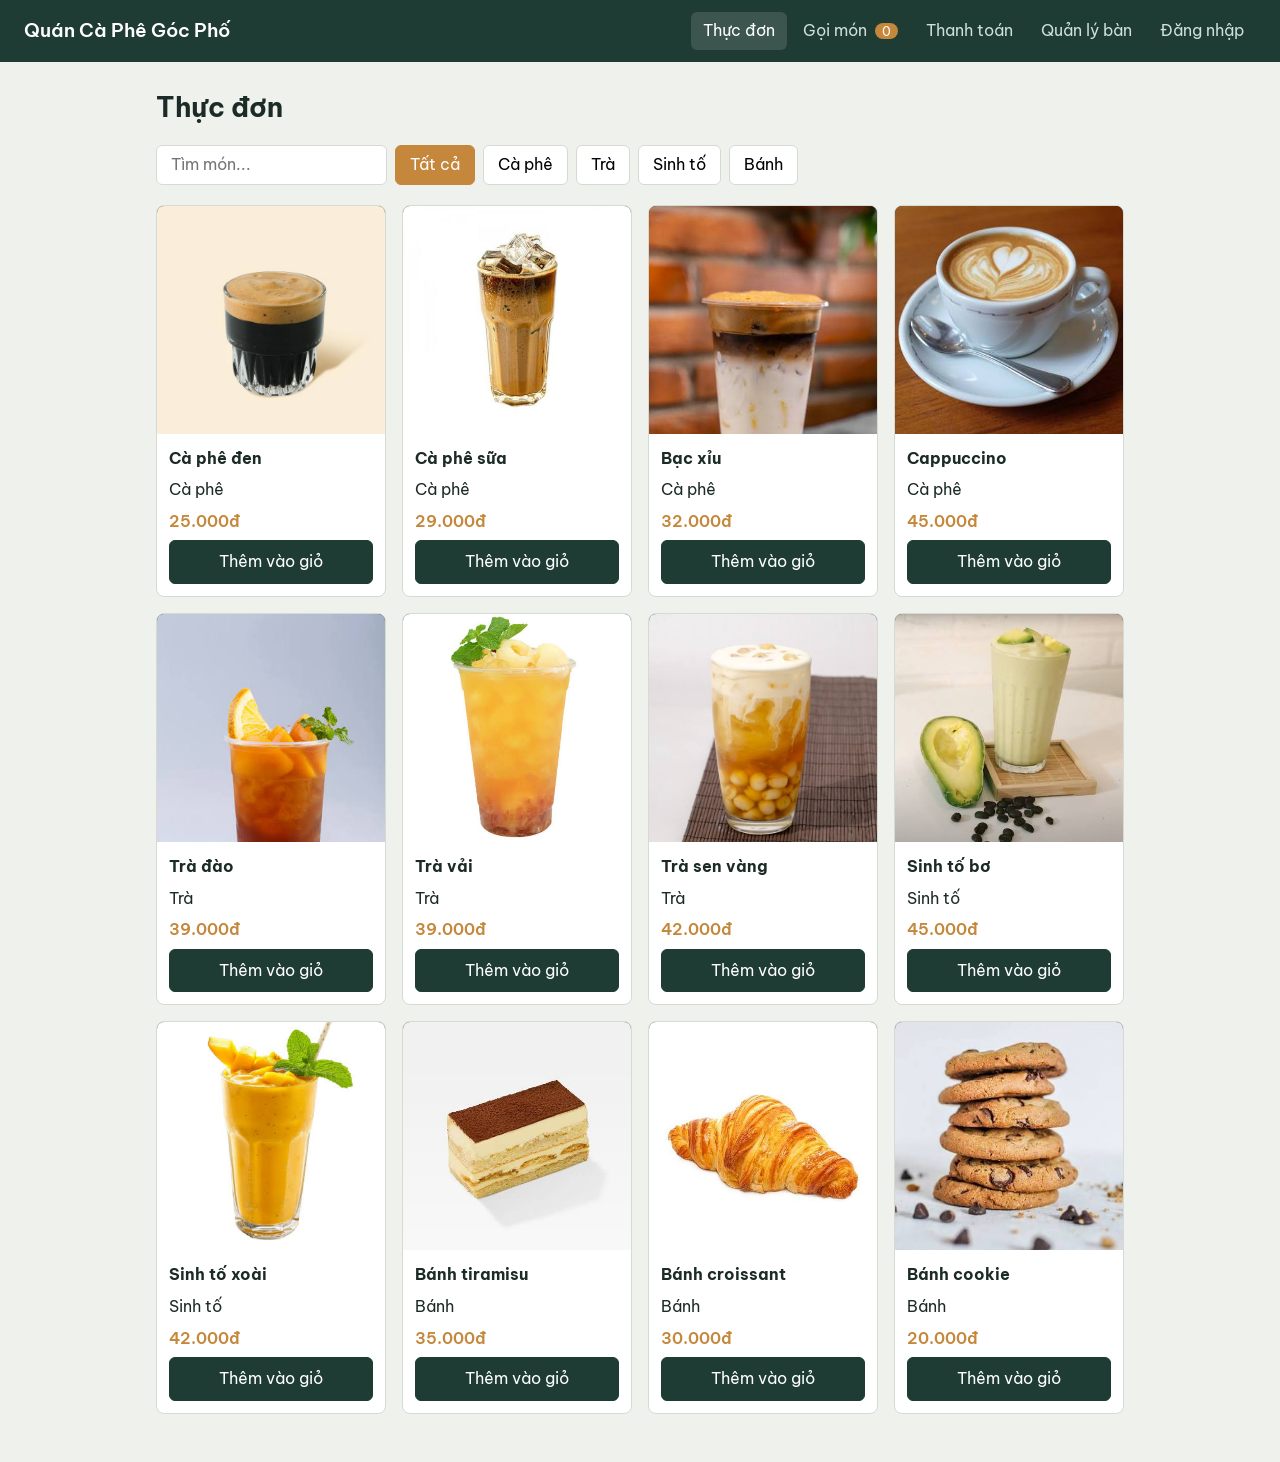
==== index.html @ d9cab8ad "framework" ====
<!DOCTYPE html>
<html lang="vi">
<head>
<meta charset="UTF-8">
<meta name="viewport" content="width=device-width, initial-scale=1">
<title>Thực đơn - Quán Cà Phê Góc Phố</title>
<link rel="preconnect" href="https://fonts.googleapis.com">
<link href="https://fonts.googleapis.com/css2?family=Be+Vietnam+Pro:wght@400;600&display=swap" rel="stylesheet">
<link rel="stylesheet" href="css/style.css">
<link rel="stylesheet" href="css/menu.css">
</head>
<body>
<header id="site-header" class="site-header"></header>
<main>
<h1>Thực đơn</h1>
<div class="toolbar"><input id="search" type="search" placeholder="Tìm món..." aria-label="Tìm món"><div id="chips" class="toolbar"></div></div>
<section id="menu-grid" class="grid"></section>
</main>
<script src="js/common.js"></script>
<script src="js/menu.js"></script>
</body>
</html>
---- css/style.css ----
/* ==========================================================
   CSS CHUNG: màu sắc, font, header, nút, form, bảng
   ========================================================== */

/* ---------- Biến màu ---------- */
:root {
  --bg: #eef1ec;
  --ink: #1c2b27;
  --pine: #1e3b34;
  --caramel: #c4873b;
  --line: #d5dbd3;
  --white: #fff;
  --danger: #b3372f;
  --ok: #2f7a4d;
}

/* ---------- Thiết lập cơ bản ---------- */
* {
  box-sizing: border-box;
  margin: 0;
}

body {
  font-family: "Be Vietnam Pro", system-ui, sans-serif;
  background: var(--bg);
  color: var(--ink);
  line-height: 1.6;
}

a {
  color: inherit;
}

main {
  max-width: 1000px;
  margin: 0 auto;
  padding: 24px 16px 48px;
}

h1 {
  font-size: 1.7rem;
  margin-bottom: 16px;
}

/* ---------- Header ---------- */
.site-header {
  background: var(--pine);
  color: #fff;
  display: flex;
  flex-wrap: wrap;
  align-items: center;
  gap: 8px 24px;
  padding: 12px 24px;
}

.brand {
  font-weight: 600;
  font-size: 1.2rem;
  text-decoration: none;
  margin-right: auto;
}

.site-header nav {
  display: flex;
  flex-wrap: wrap;
  gap: 4px;
}

.site-header nav a {
  padding: 6px 12px;
  border-radius: 6px;
  text-decoration: none;
  color: #cfe0da;
}

.site-header nav a.active,
.site-header nav a:hover {
  background: #fff2;
  color: #fff;
}

.badge {
  background: var(--caramel);
  color: #fff;
  border-radius: 10px;
  padding: 0 7px;
  font-size: 0.8rem;
  margin-left: 4px;
}

/* ---------- Thanh công cụ ---------- */
.toolbar {
  display: flex;
  flex-wrap: wrap;
  gap: 8px;
  margin-bottom: 20px;
}

/* ---------- Form ---------- */
input,
select {
  font: inherit;
  padding: 8px 12px;
  border: 1px solid var(--line);
  border-radius: 6px;
  background: var(--white);
}

input:focus-visible,
button:focus-visible,
select:focus-visible,
a:focus-visible {
  outline: 2px solid var(--caramel);
  outline-offset: 2px;
}

.field {
  display: flex;
  flex-direction: column;
  gap: 4px;
  margin-bottom: 14px;
}

.error {
  color: var(--danger);
  font-size: 0.88rem;
  min-height: 1.2em;
}

/* ---------- Nút ---------- */
.btn {
  font: inherit;
  cursor: pointer;
  border: 1px solid var(--pine);
  background: var(--pine);
  color: #fff;
  padding: 8px 16px;
  border-radius: 6px;
}

.btn:hover {
  background: #2a5248;
}

.btn.ghost {
  background: transparent;
  color: var(--pine);
}

/* ---------- Khung nội dung ---------- */
.panel {
  background: var(--white);
  border: 1px solid var(--line);
  border-radius: 8px;
  padding: 16px;
}

.empty {
  text-align: center;
  padding: 32px;
  color: #5b6b66;
}

/* ---------- Bảng ---------- */
table {
  width: 100%;
  border-collapse: collapse;
}

th,
td {
  padding: 10px 8px;
  border-bottom: 1px solid var(--line);
  text-align: left;
}

.total {
  display: flex;
  justify-content: space-between;
  font-size: 1.1rem;
  font-weight: 600;
  padding-top: 12px;
}

/* ---------- Giảm chuyển động nếu người dùng yêu cầu ---------- */
@media (prefers-reduced-motion: reduce) {
  * {
    transition: none !important;
  }
}
---- css/menu.css ----
/* CSS riêng trang Thực đơn */

/* ---------- Nút lọc danh mục ---------- */
.chip {
  font: inherit;
  cursor: pointer;
  border: 1px solid var(--line);
  background: var(--white);
  padding: 6px 14px;
  border-radius: 6px;
}

.chip.on {
  background: var(--caramel);
  border-color: var(--caramel);
  color: #fff;
}

/* ---------- Lưới món ăn ---------- */
.grid {
  display: grid;
  grid-template-columns: repeat(auto-fill, minmax(210px, 1fr));
  gap: 16px;
}

.card {
  background: var(--white);
  border: 1px solid var(--line);
  border-radius: 8px;
  overflow: hidden;
  display: flex;
  flex-direction: column;
}

.thumb {
  aspect-ratio: 1 / 1;
  overflow: hidden;
  display: grid;
  place-items: center;
  font-size: 2.4rem;
  font-weight: 600;
  color: #fff;
  background: var(--pine);
}

.card-body {
  padding: 12px;
  display: flex;
  flex-direction: column;
  gap: 6px;
  flex: 1;
}

.price {
  color: var(--caramel);
  font-weight: 600;
}

/* Ảnh minh họa món */
.thumb img {
  width: 100%;
  height: 100%;
  object-fit: cover;
  object-position: center 40%;
  display: block;
}

.toolbar {
  align-items: center;
}

#chips {
  margin-bottom: 0;
}

#search {
  padding: 6px 14px;
}
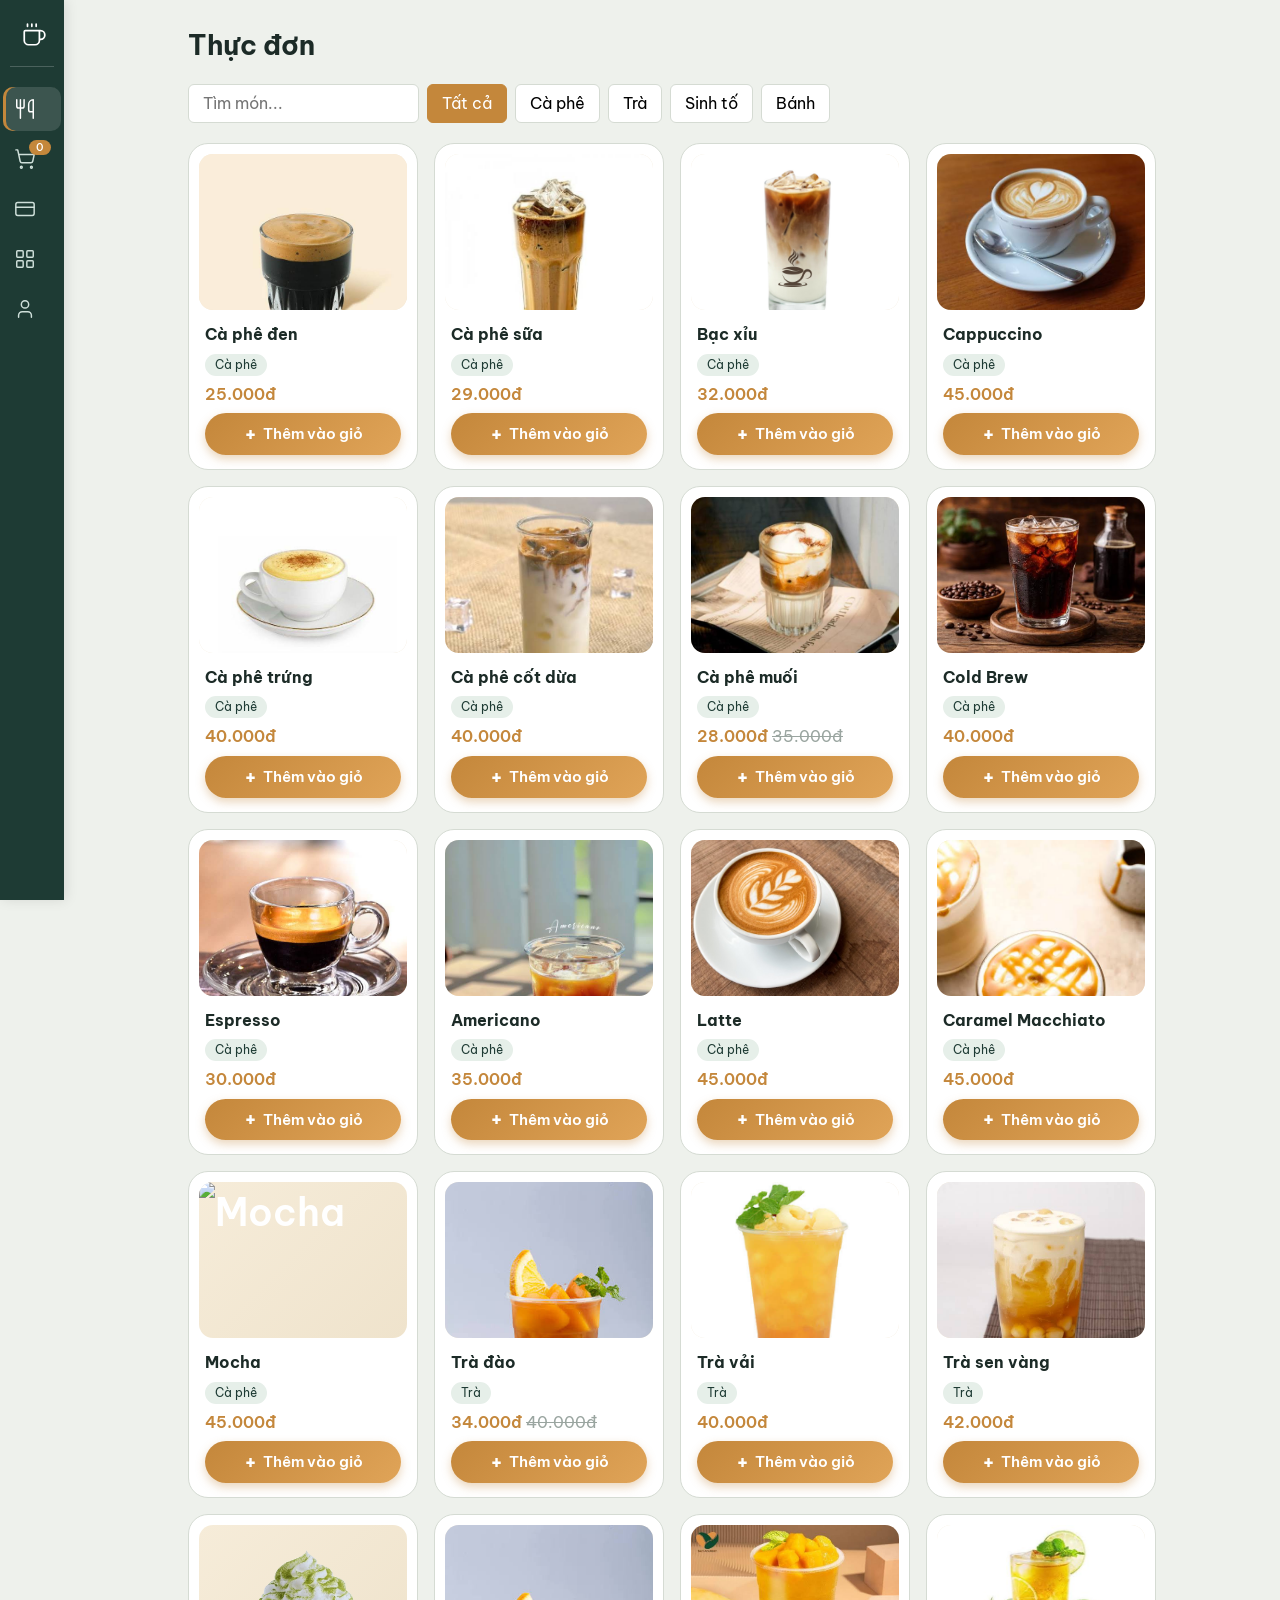
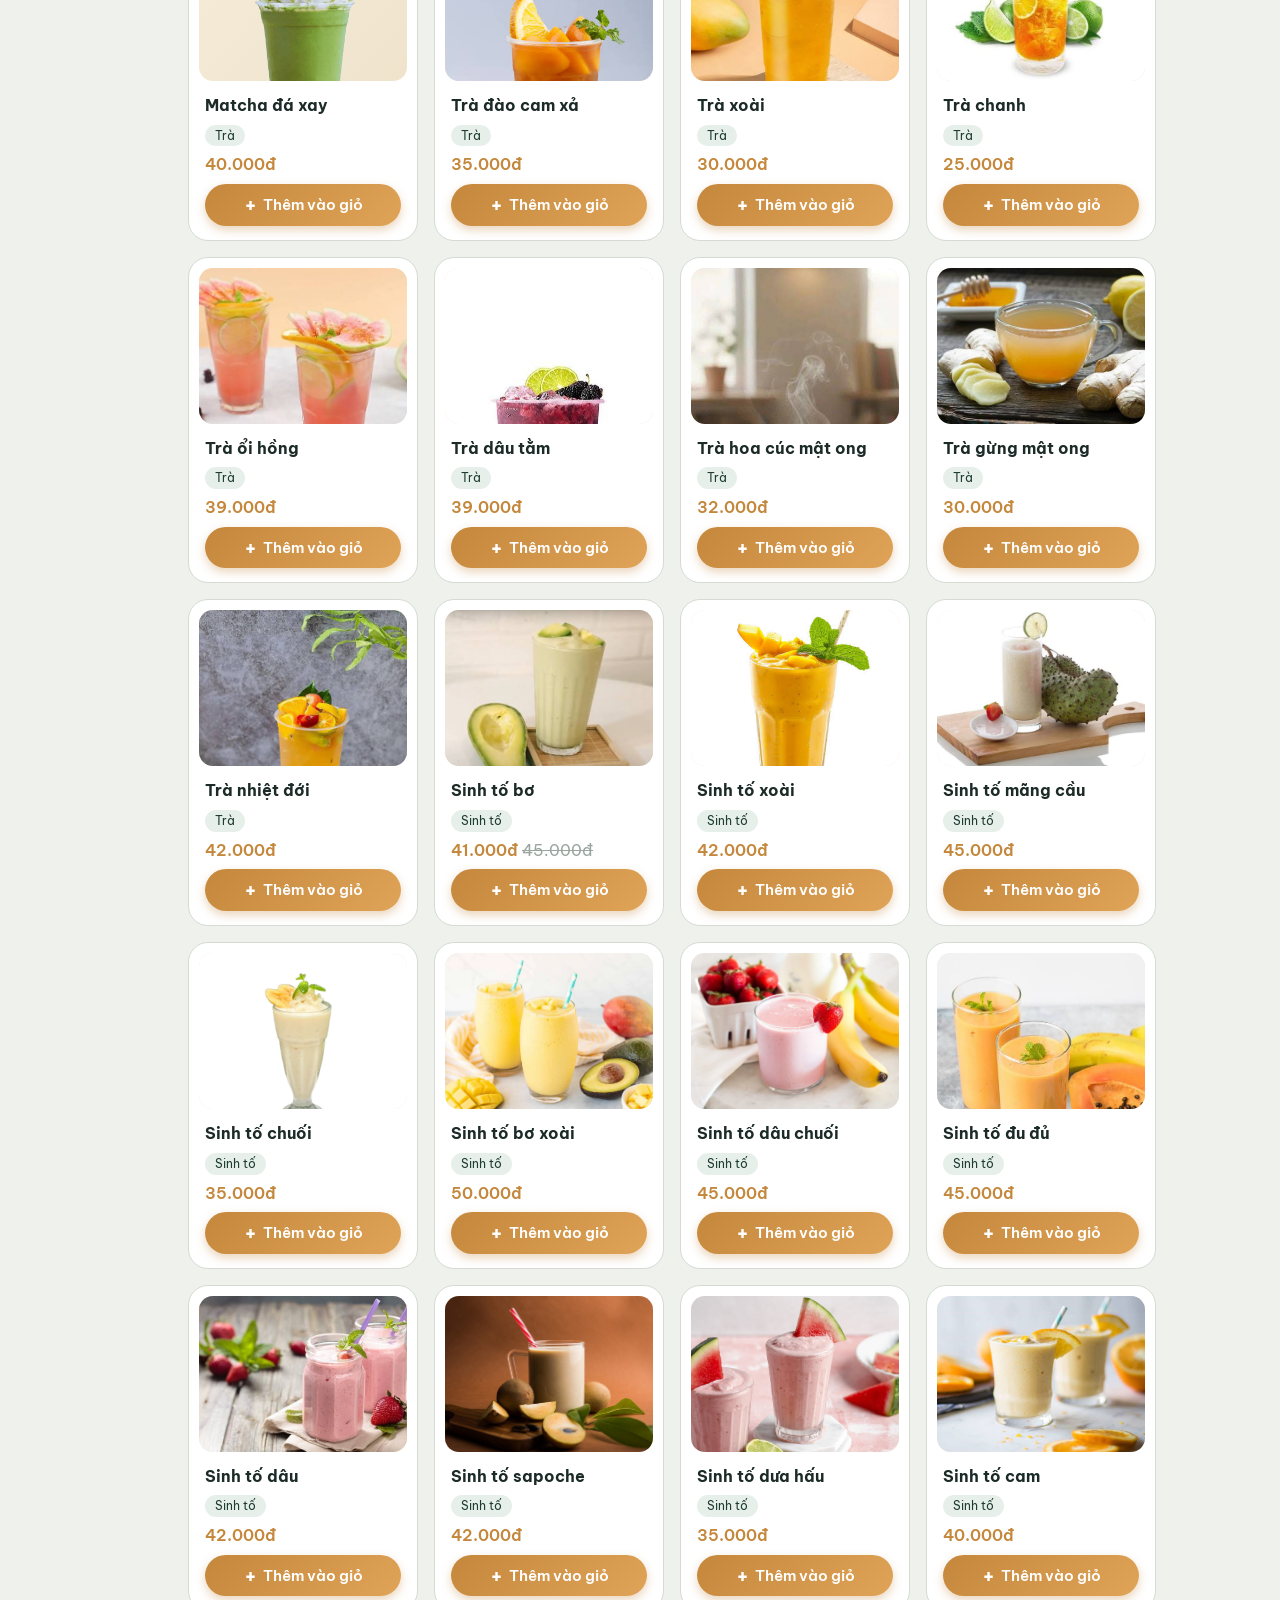
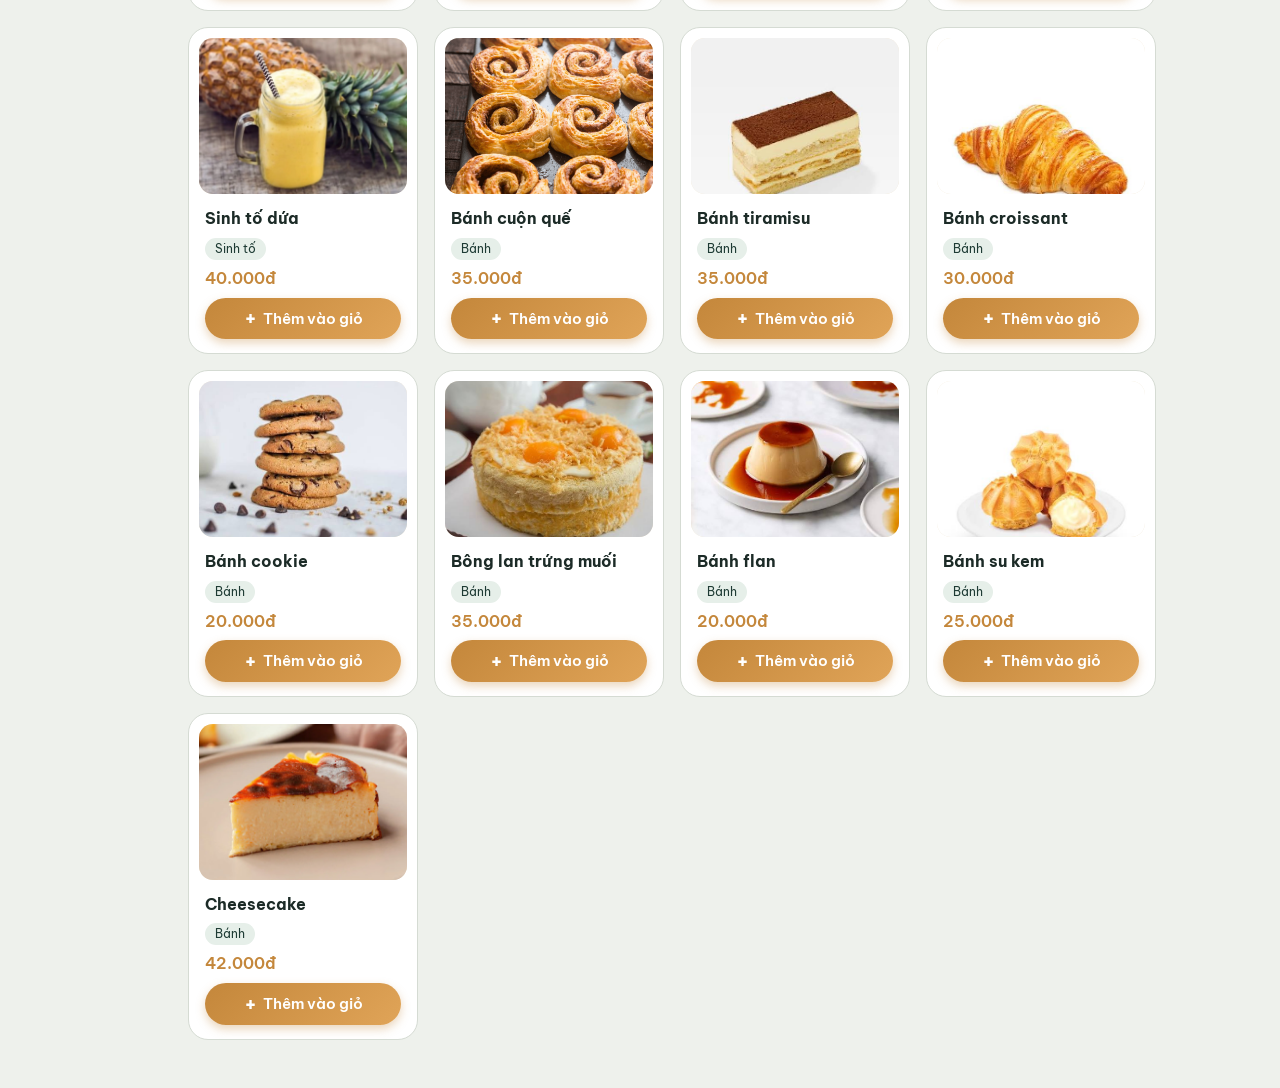
==== commit 4643489f: "title" ====
--- a/index.html
+++ b/index.html
@@ -3,7 +3,7 @@
 <head>
 <meta charset="UTF-8">
 <meta name="viewport" content="width=device-width, initial-scale=1">
-<title>Thực đơn - Quán Cà Phê Góc Phố</title>
+<title>Thực đơn - Cà Phê Web</title>
 <link rel="preconnect" href="https://fonts.googleapis.com">
 <link href="https://fonts.googleapis.com/css2?family=Be+Vietnam+Pro:wght@400;600&display=swap" rel="stylesheet">
 <link rel="stylesheet" href="css/style.css">
--- a/css/style.css
+++ b/css/style.css
@@ -1,8 +1,3 @@
-/* ==========================================================
-   CSS CHUNG: màu sắc, font, header, nút, form, bảng
-   ========================================================== */
-
-/* ---------- Biến màu ---------- */
 :root {
   --bg: #eef1ec;
   --ink: #1c2b27;
@@ -14,7 +9,6 @@
   --ok: #2f7a4d;
 }
 
-/* ---------- Thiết lập cơ bản ---------- */
 * {
   box-sizing: border-box;
   margin: 0;
@@ -42,41 +36,111 @@
   margin-bottom: 16px;
 }
 
-/* ---------- Header ---------- */
 .site-header {
   background: var(--pine);
   color: #fff;
   display: flex;
   flex-wrap: wrap;
   align-items: center;
-  gap: 8px 24px;
-  padding: 12px 24px;
+  justify-content: space-between;
+  padding: 14px 32px;
+  gap: 20px;
 }
 
 .brand {
-  font-weight: 600;
-  font-size: 1.2rem;
+  font-weight: 700;
+  font-size: 1.35rem;
   text-decoration: none;
-  margin-right: auto;
+  margin-right: 35px;
+  letter-spacing: 0.5px;
+  white-space: nowrap;
 }
 
 .site-header nav {
   display: flex;
-  flex-wrap: wrap;
-  gap: 4px;
+  align-items: center;
+  gap: 16px;
+  flex-grow: 1;
+  justify-content: flex-start;
 }
 
 .site-header nav a {
-  padding: 6px 12px;
-  border-radius: 6px;
+  padding: 8px 16px;
+  border-radius: 8px;
   text-decoration: none;
   color: #cfe0da;
+  font-weight: 500;
+  transition: background 0.2s, color 0.2s;
 }
 
 .site-header nav a.active,
 .site-header nav a:hover {
-  background: #fff2;
+  background: rgba(255, 255, 255, 0.15);
   color: #fff;
+}
+
+.btn-login-nav {
+  margin-left: auto;
+  background: rgba(255, 255, 255, 0.1);
+  border: 1px solid rgba(255, 255, 255, 0.2);
+}
+
+.user-box {
+  display: flex;
+  align-items: center;
+  gap: 12px;
+  margin-left: auto;
+  background: rgba(0, 0, 0, 0.25);
+  padding: 6px 16px;
+  border-radius: 20px;
+  border: 1px solid rgba(255, 255, 255, 0.18);
+}
+
+.admin-box {
+  border-color: rgba(239, 68, 68, 0.5) !important;
+  background: rgba(239, 68, 68, 0.15) !important;
+}
+
+.admin-badge {
+  background: #ef4444;
+  color: #ffffff;
+  font-size: 10px;
+  font-weight: 700;
+  padding: 2px 6px;
+  border-radius: 4px;
+  margin-right: 4px;
+  letter-spacing: 0.5px;
+}
+
+.user-icon {
+  font-size: 1.2rem;
+  color: #cfe0da;
+}
+
+.user-greeting {
+  color: #fff;
+  font-size: 0.9rem;
+}
+
+.user-greeting strong {
+  color: #ffdaaa;
+}
+
+.btn-logout {
+  background: rgba(255, 255, 255, 0.15) !important;
+  color: #fff !important;
+  font-size: 0.85rem !important;
+  padding: 4px 12px !important;
+  border-radius: 12px !important;
+  display: inline-flex;
+  align-items: center;
+  gap: 5px;
+  margin-left: 6px;
+}
+
+.btn-logout:hover {
+  background: var(--danger) !important;
+  color: #fff !important;
 }
 
 .badge {
@@ -88,7 +152,6 @@
   margin-left: 4px;
 }
 
-/* ---------- Thanh công cụ ---------- */
 .toolbar {
   display: flex;
   flex-wrap: wrap;
@@ -96,7 +159,6 @@
   margin-bottom: 20px;
 }
 
-/* ---------- Form ---------- */
 input,
 select {
   font: inherit;
@@ -127,7 +189,6 @@
   min-height: 1.2em;
 }
 
-/* ---------- Nút ---------- */
 .btn {
   font: inherit;
   cursor: pointer;
@@ -147,7 +208,6 @@
   color: var(--pine);
 }
 
-/* ---------- Khung nội dung ---------- */
 .panel {
   background: var(--white);
   border: 1px solid var(--line);
@@ -161,7 +221,6 @@
   color: #5b6b66;
 }
 
-/* ---------- Bảng ---------- */
 table {
   width: 100%;
   border-collapse: collapse;
@@ -181,10 +240,279 @@
   font-weight: 600;
   padding-top: 12px;
 }
-
-/* ---------- Giảm chuyển động nếu người dùng yêu cầu ---------- */
 @media (prefers-reduced-motion: reduce) {
   * {
     transition: none !important;
   }
 }
+
+/* ===== AUTH: bắt đầu (khối người dùng trên header) ===== */
+.user-box {
+  display: flex;
+  align-items: center;
+  gap: 10px;
+  font-size: 0.92rem;
+  color: #cfe0da;
+}
+
+.user-name {
+  color: #e8b873; /* sáng hơn --caramel để đủ tương phản trên nền xanh đậm */
+  font-weight: 600;
+}
+
+.logout-btn {
+  font: inherit;
+  font-size: 0.88rem;
+  cursor: pointer;
+  color: #fff;
+  background: #fff2;
+  border: 1px solid #fff4;
+  border-radius: 999px;
+  padding: 3px 14px;
+}
+
+.logout-btn:hover {
+  background: #fff4;
+}
+
+.logout-btn:focus-visible {
+  outline: 2px solid var(--caramel);
+  outline-offset: 2px;
+}
+
+/* ==========================================================
+   MENU DỌC BÊN TRÁI: thu gọn thành cột biểu tượng đơn giản,
+   rê chuột vào thì kéo ra hiện chữ
+   Dán đoạn này vào CUỐI file style.css
+   (xóa đoạn sidebar cũ nếu đã dán trước đó)
+   ========================================================== */
+
+:root {
+  --sidebar-closed: 64px;   /* độ rộng khi thụt vào (chỉ còn biểu tượng) */
+  --sidebar-open: 240px;    /* độ rộng khi kéo ra */
+  --sidebar-speed: 0.3s;    /* tốc độ animation */
+
+  /* Biểu tượng nét mảnh, vẽ bằng SVG (không cần tải ảnh, đổi màu theo chữ) */
+  --ico-cup:   url("data:image/svg+xml,%3Csvg xmlns='http://www.w3.org/2000/svg' viewBox='0 0 24 24' fill='none' stroke='black' stroke-width='1.6' stroke-linecap='round' stroke-linejoin='round'%3E%3Cpath d='M10 2v2M14 2v2M6 2v2'/%3E%3Cpath d='M16 8a1 1 0 0 1 1 1v8a4 4 0 0 1-4 4H7a4 4 0 0 1-4-4V9a1 1 0 0 1 1-1h14a4 4 0 1 1 0 8h-1'/%3E%3C/svg%3E");
+  --ico-menu:  url("data:image/svg+xml,%3Csvg xmlns='http://www.w3.org/2000/svg' viewBox='0 0 24 24' fill='none' stroke='black' stroke-width='1.6' stroke-linecap='round' stroke-linejoin='round'%3E%3Cpath d='M3 2v7c0 1.1.9 2 2 2h4a2 2 0 0 0 2-2V2'/%3E%3Cpath d='M7 2v20'/%3E%3Cpath d='M21 15V2a5 5 0 0 0-5 5v6c0 1.1.9 2 2 2h3Zm0 0v7'/%3E%3C/svg%3E");
+  --ico-cart:  url("data:image/svg+xml,%3Csvg xmlns='http://www.w3.org/2000/svg' viewBox='0 0 24 24' fill='none' stroke='black' stroke-width='1.6' stroke-linecap='round' stroke-linejoin='round'%3E%3Ccircle cx='8' cy='21' r='1'/%3E%3Ccircle cx='19' cy='21' r='1'/%3E%3Cpath d='M2.05 2.05h2l2.66 12.42a2 2 0 0 0 2 1.58h9.78a2 2 0 0 0 1.95-1.57l1.65-7.43H5.12'/%3E%3C/svg%3E");
+  --ico-card:  url("data:image/svg+xml,%3Csvg xmlns='http://www.w3.org/2000/svg' viewBox='0 0 24 24' fill='none' stroke='black' stroke-width='1.6' stroke-linecap='round' stroke-linejoin='round'%3E%3Crect x='2' y='5' width='20' height='14' rx='2'/%3E%3Cpath d='M2 10h20'/%3E%3C/svg%3E");
+  --ico-table: url("data:image/svg+xml,%3Csvg xmlns='http://www.w3.org/2000/svg' viewBox='0 0 24 24' fill='none' stroke='black' stroke-width='1.6' stroke-linecap='round' stroke-linejoin='round'%3E%3Crect x='3' y='3' width='7' height='7' rx='1'/%3E%3Crect x='14' y='3' width='7' height='7' rx='1'/%3E%3Crect x='14' y='14' width='7' height='7' rx='1'/%3E%3Crect x='3' y='14' width='7' height='7' rx='1'/%3E%3C/svg%3E");
+  --ico-user:  url("data:image/svg+xml,%3Csvg xmlns='http://www.w3.org/2000/svg' viewBox='0 0 24 24' fill='none' stroke='black' stroke-width='1.6' stroke-linecap='round' stroke-linejoin='round'%3E%3Cpath d='M19 21v-2a4 4 0 0 0-4-4H9a4 4 0 0 0-4 4v2'/%3E%3Ccircle cx='12' cy='7' r='4'/%3E%3C/svg%3E");
+}
+
+/* Chừa chỗ cho cột biểu tượng (khi kéo ra thì nó đè lên nội dung) */
+body {
+  padding-left: var(--sidebar-closed);
+}
+
+/* ---------- Thanh menu ---------- */
+.site-header {
+  position: fixed;
+  top: 0;
+  left: 0;
+  bottom: 0;
+  width: var(--sidebar-closed);
+  z-index: 100;
+  flex-direction: column;
+  flex-wrap: nowrap;
+  align-items: stretch;
+  gap: 20px;
+  padding: 22px 10px;
+  background: var(--pine);
+  box-shadow: 2px 0 12px rgba(0, 0, 0, 0.1);
+  overflow: hidden;
+  white-space: nowrap;
+  transition: width var(--sidebar-speed) cubic-bezier(0.4, 0, 0.2, 1),
+              box-shadow var(--sidebar-speed) ease;
+}
+
+/* Rê chuột vào (hoặc dùng bàn phím Tab vào) thì kéo ra */
+.site-header:hover,
+.site-header:focus-within {
+  width: var(--sidebar-open);
+  box-shadow: 8px 0 28px rgba(0, 0, 0, 0.28);
+}
+
+/* ---------- Biểu tượng (dùng chung cho tên quán và các mục) ---------- */
+.site-header .brand::before,
+.site-header nav a::before {
+  content: "";
+  flex-shrink: 0;
+  width: 22px;
+  height: 22px;
+  background-color: currentColor;
+  -webkit-mask: var(--ico) center / contain no-repeat;
+          mask: var(--ico) center / contain no-repeat;
+}
+
+/* ---------- "Cà Phê Web" ---------- */
+.site-header .brand {
+  --ico: var(--ico-cup);
+  display: flex;
+  align-items: center;
+  gap: 14px;
+  margin: 0;
+  padding: 0 11px 18px;
+  font-size: 0;                    /* thụt vào: ẩn chữ, chỉ còn biểu tượng */
+  border-bottom: 1px solid #fff3;
+}
+
+.site-header .brand::before {
+  width: 26px;
+  height: 26px;
+}
+
+/* ---------- Các mục menu ---------- */
+.site-header nav {
+  flex-direction: column;
+  flex-wrap: nowrap;
+  gap: 6px;
+}
+
+.site-header nav a {
+  position: relative;
+  display: flex;
+  align-items: center;
+  gap: 14px;
+  padding: 11px;
+  border-radius: 10px;
+  font-size: 0;                    /* thụt vào: ẩn chữ */
+  transition: background 0.2s ease;
+}
+
+.site-header nav a[href="index.html"]   { --ico: var(--ico-menu); }
+.site-header nav a[href="order.html"]   { --ico: var(--ico-cart); }
+.site-header nav a[href="payment.html"] { --ico: var(--ico-card); }
+.site-header nav a[href="tables.html"]  { --ico: var(--ico-table); }
+.site-header nav a[href="login.html"]   { --ico: var(--ico-user); }
+
+/* Mục đang chọn: nền sáng + vạch caramel bên trái (không làm lệch biểu tượng) */
+.site-header nav a.active {
+  background: #fff2;
+  box-shadow: inset 3px 0 0 var(--caramel);
+  font-weight: 600;
+}
+
+/* Số trên giỏ hàng: thụt vào thì đậu trên góc biểu tượng */
+.site-header .badge {
+  position: absolute;
+  top: 3px;
+  left: 26px;
+  margin: 0;
+  font-size: 0.68rem;
+  line-height: 1.4;
+}
+
+/* ---------- Kéo ra: hiện chữ ---------- */
+.site-header:hover .brand,
+.site-header:focus-within .brand {
+  font-size: 1.25rem;
+}
+
+.site-header:hover nav a,
+.site-header:focus-within nav a {
+  font-size: 1rem;
+}
+
+.site-header:hover .badge,
+.site-header:focus-within .badge {
+  position: static;
+  margin-left: auto;
+  font-size: 0.8rem;
+}
+
+/* ---------- "Xin chào, tên [Đăng xuất]" (chỉ hiện khi kéo ra) ---------- */
+.site-header .user-box {
+  margin-top: auto;
+  display: block;
+  padding: 14px 11px 0;
+  border-top: 1px solid #fff3;
+  opacity: 0;
+  pointer-events: none;
+  transition: opacity 0.15s ease;
+}
+
+.site-header:hover .user-box,
+.site-header:focus-within .user-box {
+  opacity: 1;
+  pointer-events: auto;
+  transition: opacity var(--sidebar-speed) ease 0.1s;
+}
+
+.site-header .logout-btn {
+  display: block;
+  margin: 8px auto 0 0;
+}
+
+/* ---------- Màn hình nhỏ: quay lại thanh ngang phía trên ---------- */
+@media (max-width: 800px) {
+  body {
+    padding-left: 0;
+  }
+  .site-header,
+  .site-header:hover,
+  .site-header:focus-within {
+    position: static;
+    width: auto;
+    flex-direction: row;
+    flex-wrap: wrap;
+    align-items: center;
+    gap: 8px 24px;
+    padding: 12px 16px;
+    box-shadow: none;
+    white-space: normal;
+    overflow: visible;
+  }
+  .site-header .brand,
+  .site-header:hover .brand,
+  .site-header:focus-within .brand {
+    font-size: 1.2rem;
+    padding: 0;
+    border: 0;
+    margin-right: auto;
+  }
+  .site-header .brand::before,
+  .site-header nav a::before {
+    display: none;
+  }
+  .site-header nav {
+    flex-direction: row;
+    flex-wrap: wrap;
+  }
+  .site-header nav a,
+  .site-header:hover nav a,
+  .site-header:focus-within nav a {
+    font-size: 1rem;
+    padding: 6px 12px;
+  }
+  .site-header nav a.active {
+    box-shadow: none;
+  }
+  .site-header .badge,
+  .site-header:hover .badge {
+    position: static;
+    margin-left: 4px;
+    font-size: 0.8rem;
+  }
+  .site-header .user-box {
+    margin-top: 0;
+    display: flex;
+    align-items: center;
+    gap: 10px;
+    padding: 0;
+    border: 0;
+    opacity: 1;
+    pointer-events: auto;
+  }
+  .site-header .logout-btn {
+    margin: 0;
+  }
+}
+
+/* Khi in hóa đơn: bỏ khoảng chừa bên trái */
+@media print {
+  body {
+    padding-left: 0;
+  }
+}
--- a/css/menu.css
+++ b/css/menu.css
@@ -75,4 +75,116 @@
 
 #search {
   padding: 6px 14px;
+}
+
+/* ---------- Nút "Thêm vào giỏ" ---------- */
+.add-btn {
+  margin-top: auto;
+  display: inline-flex;
+  align-items: center;
+  justify-content: center;
+  gap: 6px;
+  font: inherit;
+  font-weight: 600;
+  font-size: 0.92rem;
+  color: #fff;
+  cursor: pointer;
+  border: 0;
+  border-radius: 100px;
+  padding: 9px 16px;
+  background: linear-gradient(135deg, var(--caramel), #e0a458);
+  box-shadow: 0 4px 10px rgba(196, 135, 59, 0.35);
+  transition: transform 0.18s ease, box-shadow 0.18s ease, filter 0.18s ease;
+}
+
+.add-btn::before {
+  content: "+";
+  font-size: 1.25rem;
+  font-weight: 700;
+  line-height: 1;
+}
+
+/* Rê chuột vào: nút thu nhỏ lại một chút */
+.add-btn:hover {
+  transform: scale(0.93);
+  box-shadow: 0 2px 5px rgba(196, 135, 59, 0.3);
+  filter: brightness(1.05);
+}
+
+/* Bấm xuống: thu nhỏ thêm */
+.add-btn:active {
+  transform: scale(0.88);
+}
+
+/* ---------- Ảnh món bay vào giỏ ---------- */
+.fly-img {
+  position: fixed;
+  z-index: 1000;
+  border-radius: 50%;
+  pointer-events: none;
+  box-shadow: 0 6px 16px rgba(0, 0, 0, 0.3);
+}
+
+/* Số trên giỏ hàng nảy lên khi ảnh bay tới */
+.badge.bump {
+  animation: bump 0.35s ease;
+}
+
+@keyframes bump {
+  0%   { transform: scale(1); }
+  50%  { transform: scale(1.5); }
+  100% { transform: scale(1); }
+}
+
+/* ---------- Kiểu mới cho thẻ món và ảnh ---------- */
+.card {
+  border-radius: 20px;
+  padding: 10px;
+  transition: transform 0.25s ease, box-shadow 0.25s ease;
+}
+
+.card:hover {
+  transform: translateY(-4px);
+  box-shadow: 0 10px 24px rgba(30, 59, 52, 0.12);
+}
+
+/* Ảnh: bo tròn, thụt vào trong thẻ, tỉ lệ ngang thay vì vuông */
+.card .thumb {
+  aspect-ratio: 4 / 3;
+  border-radius: 14px;
+  background: linear-gradient(135deg, #f6ecd9, #efe3cc);
+}
+
+.card .thumb img {
+  transition: transform 0.4s ease;
+}
+
+.card:hover .thumb img {
+  transform: scale(1.08);
+}
+
+/* Chữ cái đầu khi chưa có ảnh */
+.card .thumb span {
+  display: grid;
+  place-items: center;
+  width: 64px;
+  height: 64px;
+  border-radius: 50%;
+  background: var(--pine);
+  color: #fff;
+  font-size: 1.8rem;
+}
+
+.card-body {
+  padding: 12px 6px 4px;
+}
+
+/* Tên danh mục thành nhãn nhỏ */
+.card-body > span:not(.price) {
+  align-self: flex-start;
+  font-size: 0.78rem;
+  color: var(--pine);
+  background: #e6efe9;
+  padding: 1px 10px;
+  border-radius: 999px;
 }
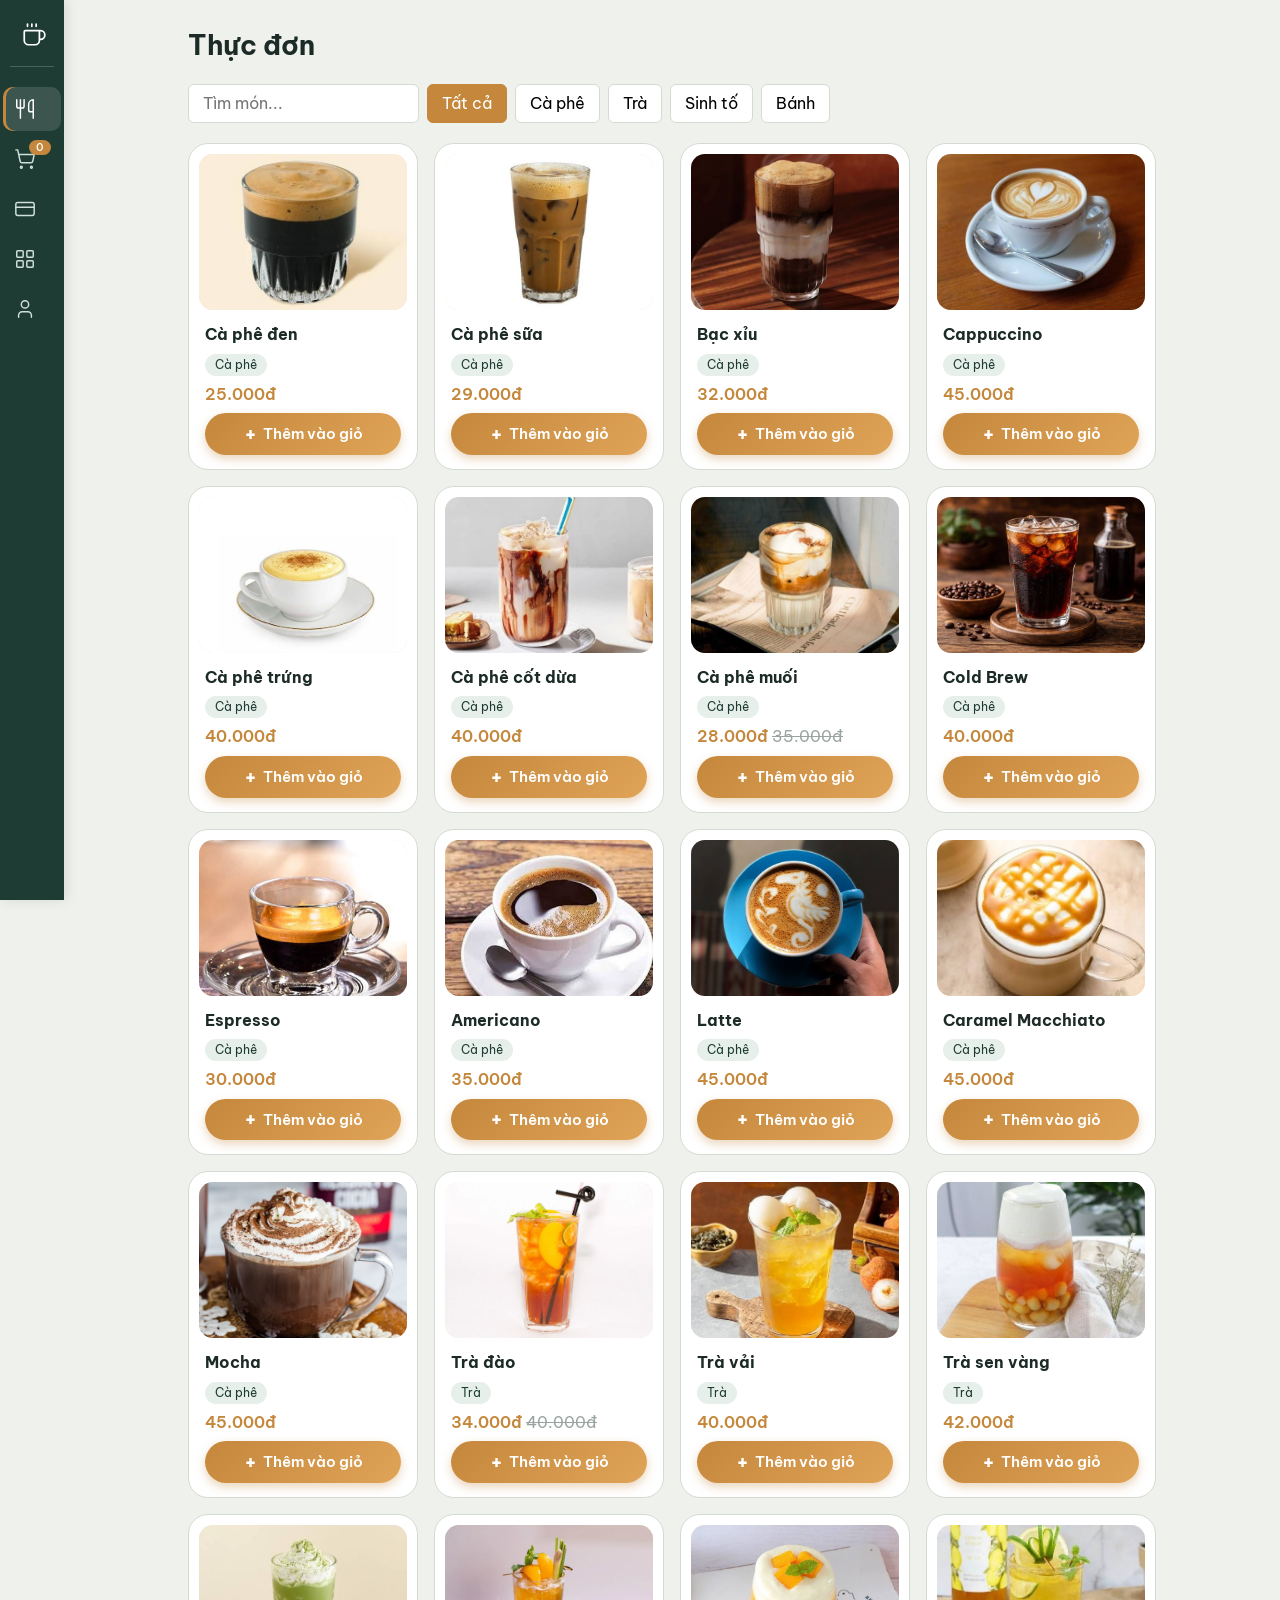
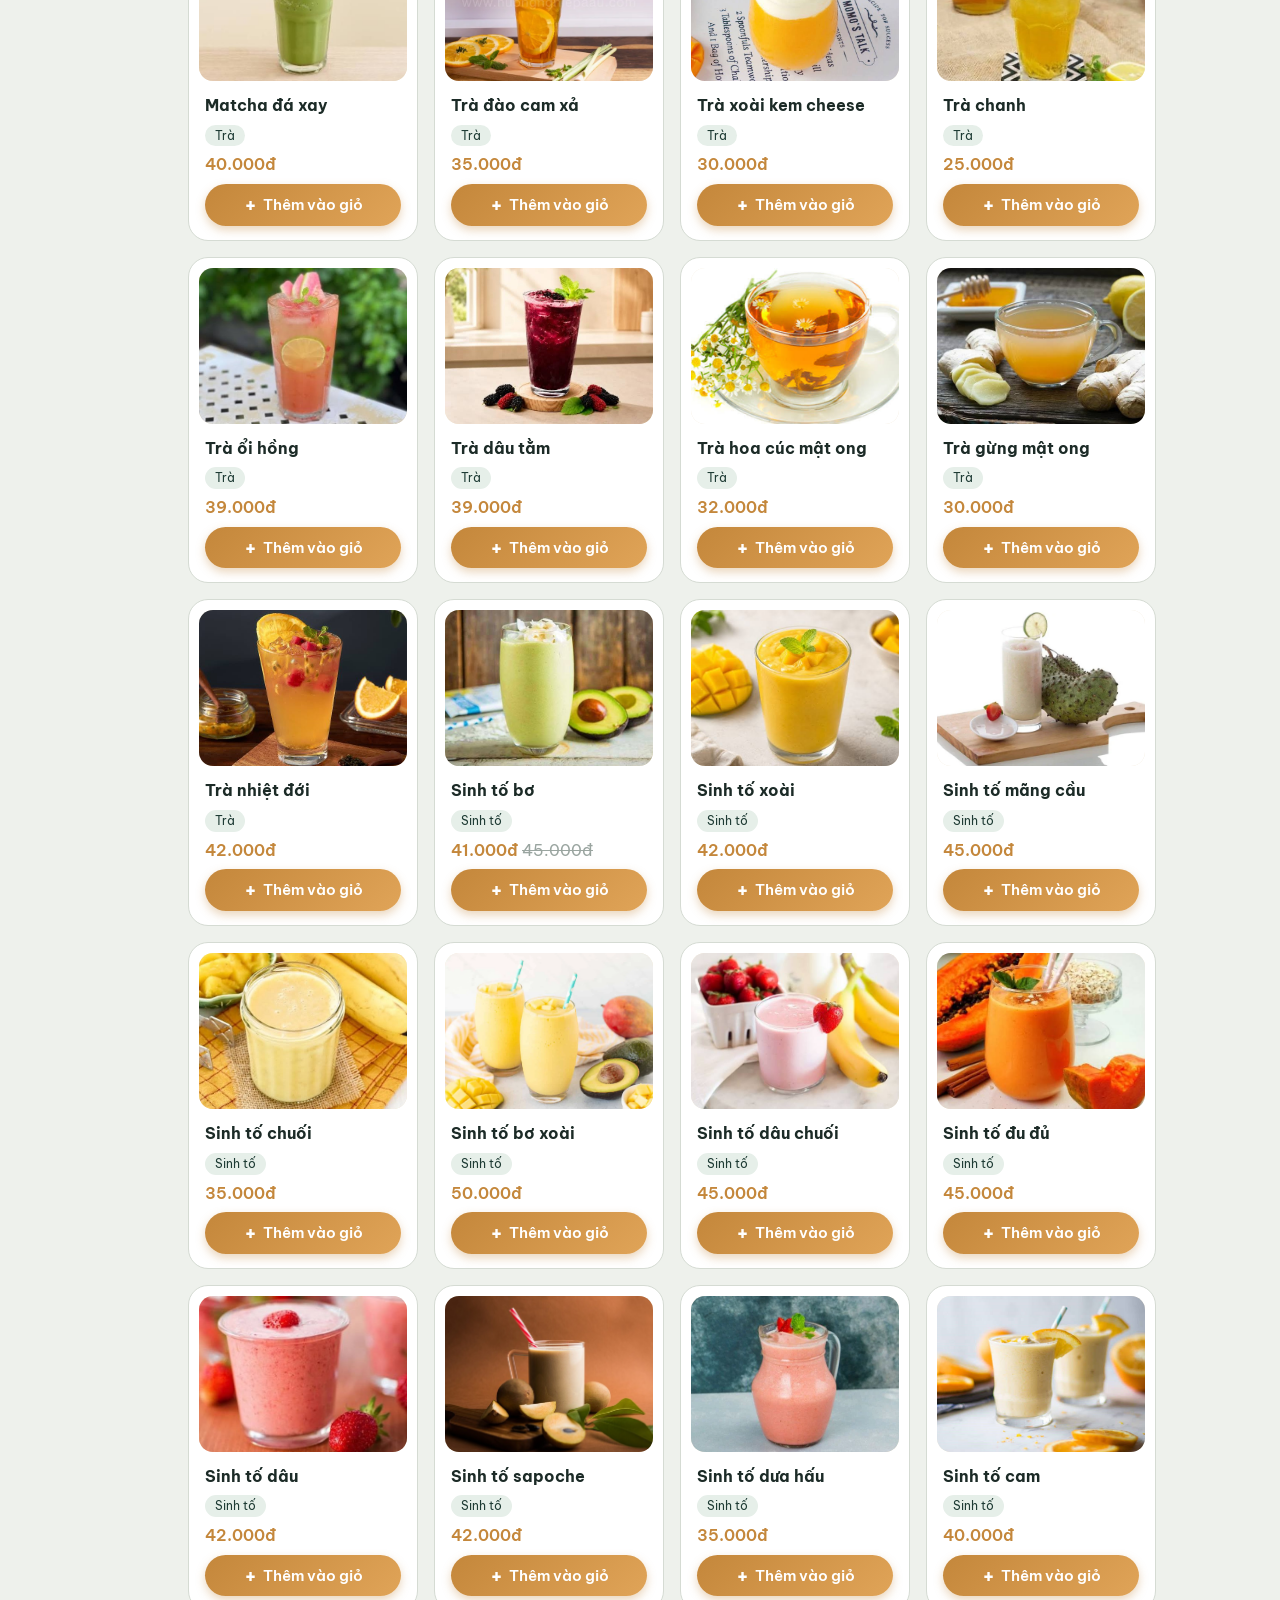
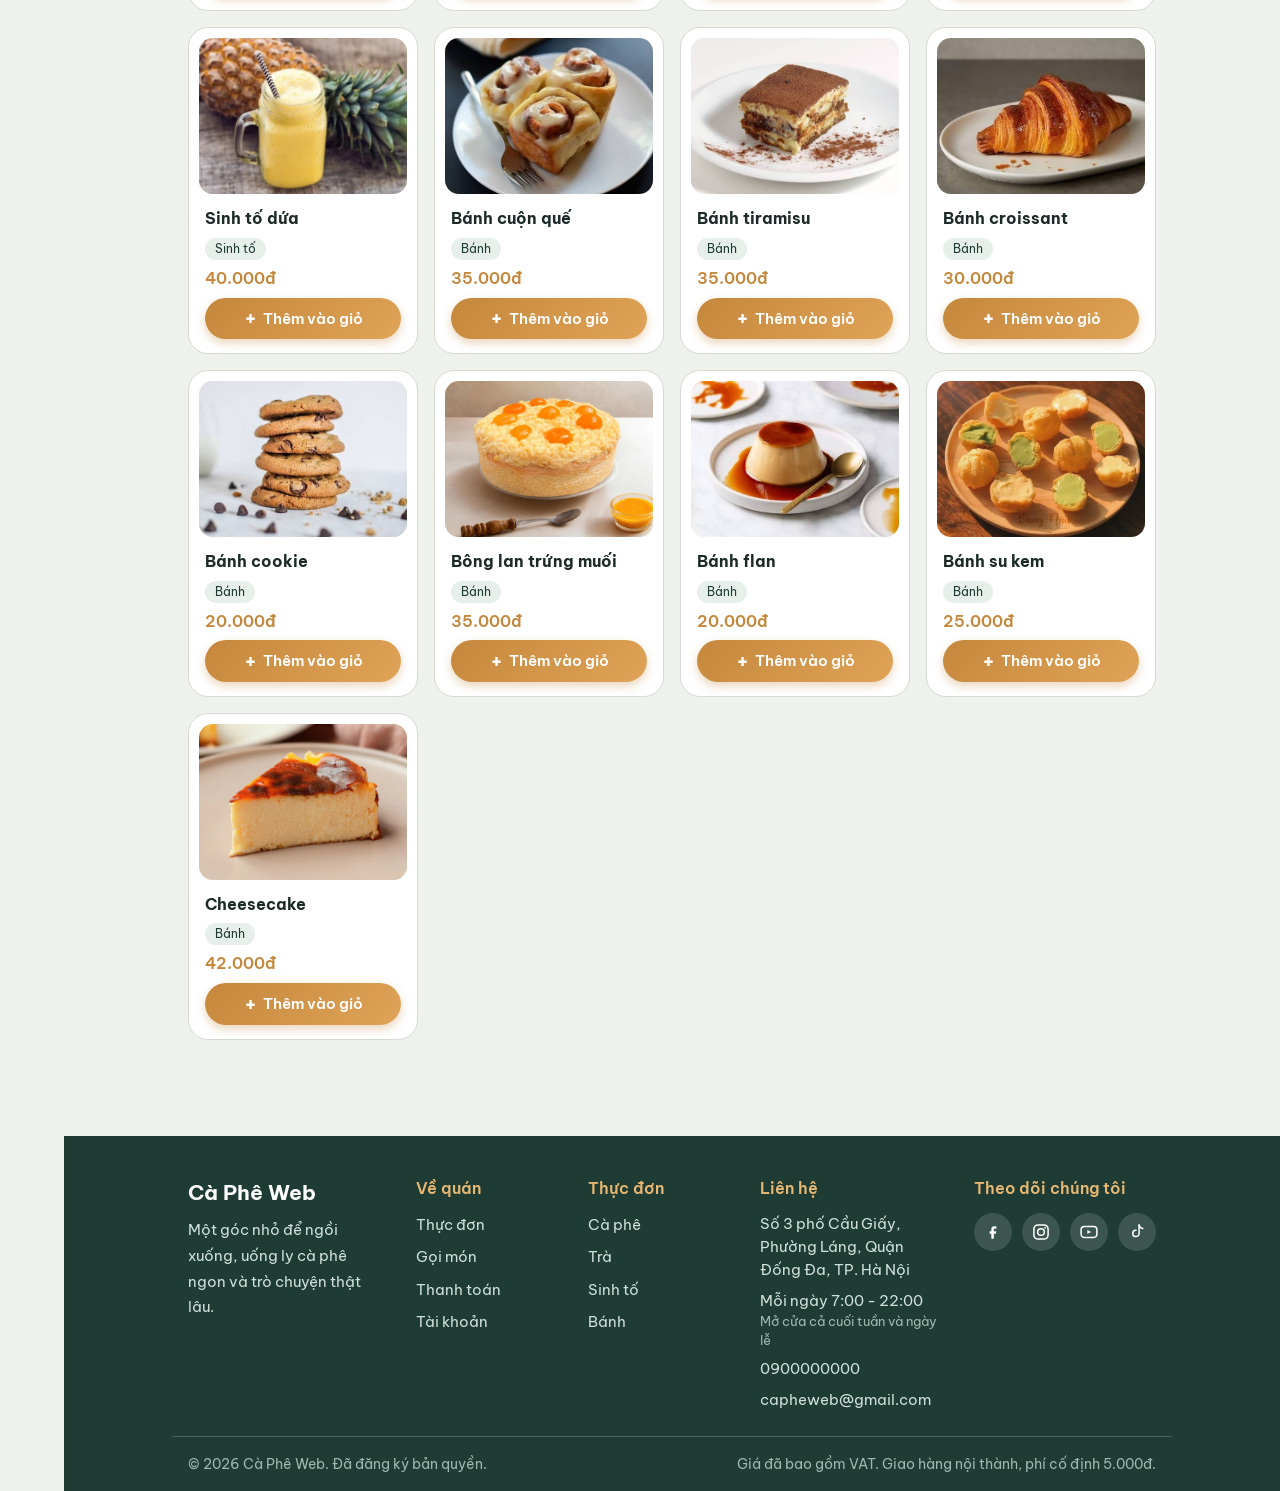
==== commit 7c9e36e4: "them chan" ====
--- a/index.html
+++ b/index.html
@@ -8,6 +8,7 @@
 <link href="https://fonts.googleapis.com/css2?family=Be+Vietnam+Pro:wght@400;600&display=swap" rel="stylesheet">
 <link rel="stylesheet" href="css/style.css">
 <link rel="stylesheet" href="css/menu.css">
+<link rel="stylesheet" href="css/footer.css">
 </head>
 <body>
 <header id="site-header" class="site-header"></header>
@@ -18,5 +19,6 @@
 </main>
 <script src="js/common.js"></script>
 <script src="js/menu.js"></script>
+<script src="js/footer.js"></script>
 </body>
 </html>
--- a/css/footer.css
+++ b/css/footer.css
@@ -0,0 +1,140 @@
+/* Chân trang (dùng được cho mọi trang) */
+
+.site-footer {
+  margin-top: 48px;
+  background: var(--pine);
+  color: #cfe0da;
+  font-size: 0.95rem;
+}
+
+.footer-inner {
+  max-width: 1000px;
+  margin: 0 auto;
+  padding: 40px 16px 24px;
+  display: grid;
+  grid-template-columns: 1.4fr 1fr 1fr 1.3fr 1fr;
+  gap: 32px;
+}
+
+.footer-brand strong {
+  display: block;
+  font-size: 1.3rem;
+  color: #fff;
+  margin-bottom: 8px;
+}
+
+.footer-brand p {
+  line-height: 1.7;
+}
+
+.site-footer h3 {
+  font-size: 1rem;
+  font-weight: 600;
+  color: #e8b873; /* sáng hơn --caramel để đủ tương phản trên nền xanh đậm */
+  margin-bottom: 12px;
+}
+
+.site-footer ul {
+  list-style: none;
+  padding: 0;
+  display: grid;
+  gap: 8px;
+}
+
+.site-footer a {
+  color: #cfe0da;
+  text-decoration: none;
+}
+
+.site-footer a:hover {
+  color: #fff;
+  text-decoration: underline;
+}
+
+.site-footer a:focus-visible {
+  outline: 2px solid #e8b873;
+  outline-offset: 3px;
+  border-radius: 4px;
+}
+
+.footer-contact li {
+  line-height: 1.5;
+}
+
+.footer-contact small {
+  display: block;
+  color: #9fb8af;
+}
+
+/* ---------- Mạng xã hội ---------- */
+.footer-social {
+  display: flex;
+  gap: 10px;
+}
+
+.footer-social a {
+  width: 38px;
+  height: 38px;
+  border-radius: 50%;
+  display: grid;
+  place-items: center;
+  background: #fff2;
+  color: #fff;
+  transition: background 0.15s ease;
+}
+
+.footer-social a:hover {
+  background: var(--caramel);
+  text-decoration: none;
+}
+
+.footer-social svg {
+  width: 20px;
+  height: 20px;
+  fill: none;
+  stroke: currentColor;
+  stroke-width: 1.8;
+  stroke-linecap: round;
+  stroke-linejoin: round;
+}
+
+.footer-social svg .solid {
+  fill: currentColor;
+  stroke: none;
+}
+
+/* ---------- Dòng bản quyền ---------- */
+.footer-bottom {
+  border-top: 1px solid #fff3;
+  max-width: 1000px;
+  margin: 0 auto;
+  padding: 16px;
+  display: flex;
+  flex-wrap: wrap;
+  justify-content: space-between;
+  gap: 8px 24px;
+  font-size: 0.88rem;
+  color: #9fb8af;
+}
+
+/* ---------- Màn hình nhỏ ---------- */
+@media (max-width: 900px) {
+  .footer-inner {
+    grid-template-columns: 1fr 1fr;
+  }
+  .footer-brand {
+    grid-column: 1 / -1;
+  }
+}
+
+@media (max-width: 500px) {
+  .footer-inner {
+    grid-template-columns: 1fr;
+  }
+}
+
+@media print {
+  .site-footer {
+    display: none;
+  }
+}
